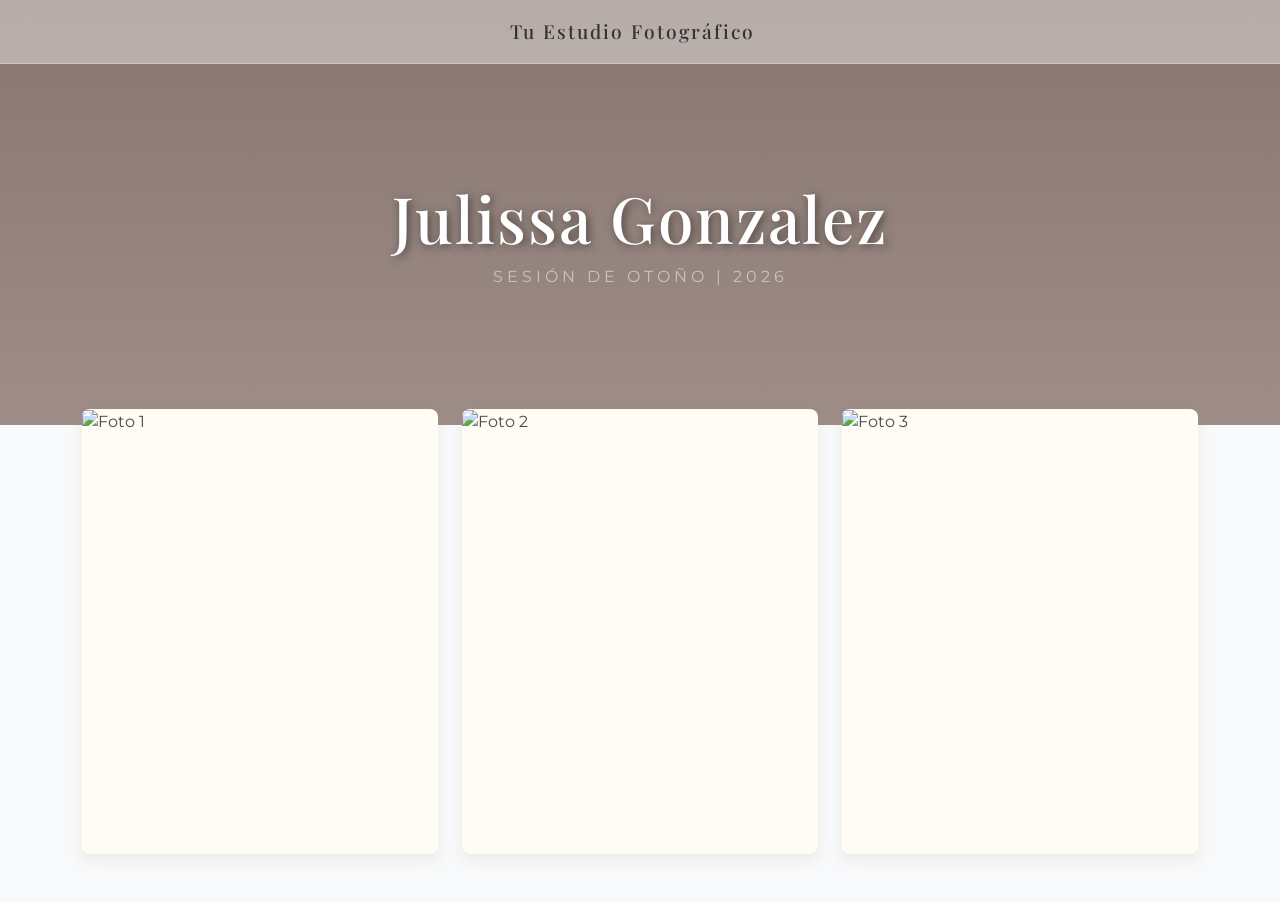
==== index.html @ 1594612b "Update and rename Index.html to index.html" ====
<!DOCTYPE html>
<html lang="es">
<head>
    <meta charset="UTF-8">
    <meta name="viewport" content="width=device-width, initial-scale=1.0">
    <title>Sesión Fotográfica | Cliente</title>
    <link href="https://cdn.jsdelivr.net/npm/bootstrap@5.3.2/dist/css/bootstrap.min.css" rel="stylesheet">
    <link href="https://fonts.googleapis.com/css2?family=Playfair+Display:ital,wght@0,400;0,600&family=Montserrat:wght@300;400&display=swap" rel="stylesheet">
    <link rel="stylesheet" href="style.css">
</head>
<body class="bg-light">

    <nav class="navbar fixed-top glass-nav">
        <div class="container-fluid justify-content-center">
            <span class="navbar-brand mb-0 h1 elegant-brand">Tu Estudio Fotográfico</span>
        </div>
    </nav>

    <header class="text-center autumn-header">
        <h1 class="elegant-title text-white">Julissa Gonzalez</h1>
        <p class="elegant-subtitle text-white-50">Sesión de Otoño | 2026</p>
    </header>

    <main class="container gallery-container mb-5">
        <div class="row g-4">
            <div class="col-12 col-md-6 col-lg-4 reveal">
                <div class="img-wrapper shadow-sm">
                    <img src="https://images.unsplash.com/photo-1511895426328-dc8714191300?ixlib=rb-4.0.3&auto=format&fit=crop&w=800&q=80" alt="Foto 1" class="img-fluid gallery-img">
                    <div class="glass-overlay" data-bs-toggle="modal" data-bs-target="#photoModal">
                        <span>Ampliar Fotografía</span>
                    </div>
                </div>
            </div>
            
            <div class="col-12 col-md-6 col-lg-4 reveal">
                <div class="img-wrapper shadow-sm">
                    <img src="https://images.unsplash.com/photo-1516222338250-863216ce01ea?ixlib=rb-4.0.3&auto=format&fit=crop&w=800&q=80" alt="Foto 2" class="img-fluid gallery-img">
                    <div class="glass-overlay" data-bs-toggle="modal" data-bs-target="#photoModal">
                        <span>Ampliar Fotografía</span>
                    </div>
                </div>
            </div>

            <div class="col-12 col-md-6 col-lg-4 reveal">
                <div class="img-wrapper shadow-sm">
                    <img src="https://images.unsplash.com/photo-1478146896981-b80fe463b330?ixlib=rb-4.0.3&auto=format&fit=crop&w=800&q=80" alt="Foto 3" class="img-fluid gallery-img">
                    <div class="glass-overlay" data-bs-toggle="modal" data-bs-target="#photoModal">
                        <span>Ampliar Fotografía</span>
                    </div>
                </div>
            </div>
        </div>
    </main>

    <div class="modal fade" id="photoModal" tabindex="-1" aria-hidden="true">
        <div class="modal-dialog modal-dialog-centered modal-xl">
            <div class="modal-content bg-transparent border-0">
                <div class="modal-body text-center position-relative">
                    <button type="button" class="btn-close btn-close-white position-absolute top-0 end-0 m-3" data-bs-dismiss="modal" aria-label="Cerrar"></button>
                    <img src="" id="modalImage" class="img-fluid rounded shadow-lg" alt="Vista previa">
                </div>
            </div>
        </div>
    </div>

    <script src="https://cdn.jsdelivr.net/npm/bootstrap@5.3.2/dist/js/bootstrap.bundle.min.js"></script>
    <script src="script.js"></script>
</body>
</html>
---- style.css ----
body {
    font-family: 'Montserrat', sans-serif;
    background-color: #fdfbf7 !important;
    color: #4a4a4a;
}

/* --- HEADER GLASSMORPHISM (Estilo Apple) --- */
.glass-nav {
    background: rgba(255, 255, 255, 0.4);
    backdrop-filter: blur(15px);
    -webkit-backdrop-filter: blur(15px); /* Soporte para Safari */
    border-bottom: 1px solid rgba(255, 255, 255, 0.3);
    padding: 15px 0;
    transition: all 0.3s ease;
}

.elegant-brand {
    font-family: 'Playfair Display', serif;
    color: #333;
    letter-spacing: 2px;
    font-size: 1.2rem;
}

/* --- PORTADA (HERO) --- */
.autumn-header {
    background: linear-gradient(rgba(60, 30, 20, 0.6), rgba(90, 50, 30, 0.4)), url('https://images.unsplash.com/photo-1509660933844-6910e12765a0?ixlib=rb-4.0.3&auto=format&fit=crop&w=1920&q=80');
    background-size: cover;
    background-position: center;
    background-attachment: fixed;
    padding: 180px 20px 120px; /* Más padding arriba por el nav fijo */
}

.elegant-title {
    font-family: 'Playfair Display', serif;
    font-size: 4rem;
    letter-spacing: 2px;
    text-shadow: 2px 2px 10px rgba(0,0,0,0.5);
}

.elegant-subtitle {
    font-weight: 400;
    letter-spacing: 4px;
    text-transform: uppercase;
}

.gallery-container {
    margin-top: -40px; /* Sube la galería un poco sobre el hero */
    position: relative;
    z-index: 10;
}

/* --- EFECTO DESLIZAMIENTO (SCROLL REVEAL) --- */
.reveal {
    opacity: 0;
    transform: translateY(50px);
    transition: all 0.8s cubic-bezier(0.5, 0, 0, 1);
}

.reveal.active {
    opacity: 1;
    transform: translateY(0);
}

/* --- CONTENEDOR DE IMAGEN Y GLASSMORPHISM --- */
.img-wrapper {
    position: relative;
    overflow: hidden;
    border-radius: 8px;
    background-color: #fffcf5;
    aspect-ratio: 4/5;
    box-shadow: 0 5px 15px rgba(90, 50, 30, 0.08) !important;
}

.gallery-img {
    width: 100%;
    height: 100%;
    object-fit: cover;
    transition: transform 0.6s ease;
}

/* Capa Glassmorphism oculta por defecto */
.glass-overlay {
    position: absolute;
    inset: 0; /* Ocupa todo el div */
    background: rgba(255, 255, 255, 0.1); /* Blanco muy transparente */
    backdrop-filter: blur(8px);
    -webkit-backdrop-filter: blur(8px);
    display: flex;
    align-items: center;
    justify-content: center;
    opacity: 0; /* Oculto */
    transition: opacity 0.4s ease;
    cursor: pointer;
    border: 1px solid rgba(255, 255, 255, 0.2);
}

.glass-overlay span {
    color: white;
    font-family: 'Montserrat', sans-serif;
    font-weight: 400;
    letter-spacing: 2px;
    text-transform: uppercase;
    text-shadow: 1px 1px 5px rgba(0,0,0,0.4);
    transform: translateY(20px);
    transition: transform 0.4s ease;
}

/* Animaciones al hacer Hover */
.img-wrapper:hover .gallery-img {
    transform: scale(1.05); /* La foto crece ligeramente atrás */
}

.img-wrapper:hover .glass-overlay {
    opacity: 1; /* Aparece el cristal */
}

.img-wrapper:hover .glass-overlay span {
    transform: translateY(0); /* El texto sube suavemente */
}

/* --- MODAL --- */
.modal-backdrop.show {
    background-color: rgba(40, 25, 15, 0.95) !important;
    opacity: 1 !important;
}

#modalImage {
    max-height: 85vh;
    object-fit: contain;
    border-radius: 4px;
}
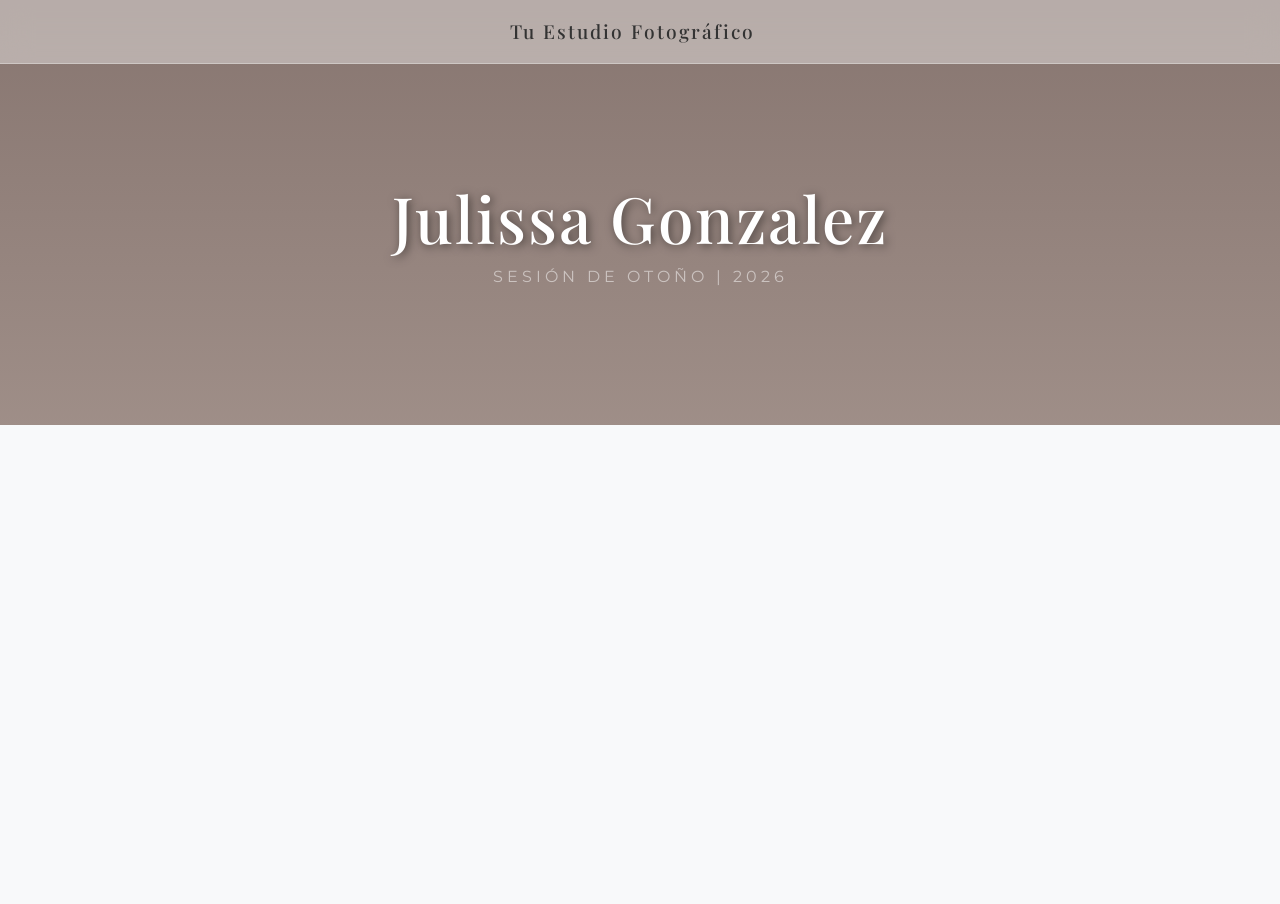
==== commit 75f36cfc: "Update index.html" ====
--- a/index.html
+++ b/index.html
@@ -52,18 +52,29 @@
         </div>
     </main>
 
-    <div class="modal fade" id="photoModal" tabindex="-1" aria-hidden="true">
+<div class="modal fade" id="photoModal" tabindex="-1" aria-hidden="true">
+    
         <div class="modal-dialog modal-dialog-centered modal-xl">
             <div class="modal-content bg-transparent border-0">
                 <div class="modal-body text-center position-relative">
-                    <button type="button" class="btn-close btn-close-white position-absolute top-0 end-0 m-3" data-bs-dismiss="modal" aria-label="Cerrar"></button>
+                    
+                    <button type="button" class="btn-close btn-close-white position-absolute top-0 end-0 m-3 z-3" data-bs-dismiss="modal" aria-label="Cerrar"></button>
+                    
                     <img src="" id="modalImage" class="img-fluid rounded shadow-lg" alt="Vista previa">
+
+                    <button id="prevBtn" class="slider-btn prev-btn">&#10094;</button>
+                    <button id="nextBtn" class="slider-btn next-btn">&#10095;</button>
+                    <div class="d-block mt-4">
+                        <a id="downloadBtn" href="" download="fotografia.jpg" class="download-btn">
+                            <svg width="18" height="18" fill="currentColor" viewBox="0 0 16 16">
+                                <path d="M.5 9.9a.5.5 0 0 1 .5.5v2.5a1 1 0 0 0 1 1h12a1 1 0 0 0 1-1v-2.5a.5.5 0 0 1 1 0v2.5a2 2 0 0 1-2 2H2a2 2 0 0 1-2-2v-2.5a.5.5 0 0 1 .5-.5z"/>
+                                <path d="M7.646 11.854a.5.5 0 0 0 .708 0l3-3a.5.5 0 0 0-.708-.708L8.5 10.293V1.5a.5.5 0 0 0-1 0v8.793L5.354 8.146a.5.5 0 1 0-.708.708l3 3z"/>
+                            </svg>
+                            Descargar Alta Resolución
+                        </a>
+                    </div>
                 </div>
             </div>
         </div>
     </div>
 
-    <script src="https://cdn.jsdelivr.net/npm/bootstrap@5.3.2/dist/js/bootstrap.bundle.min.js"></script>
-    <script src="script.js"></script>
-</body>
-</html>
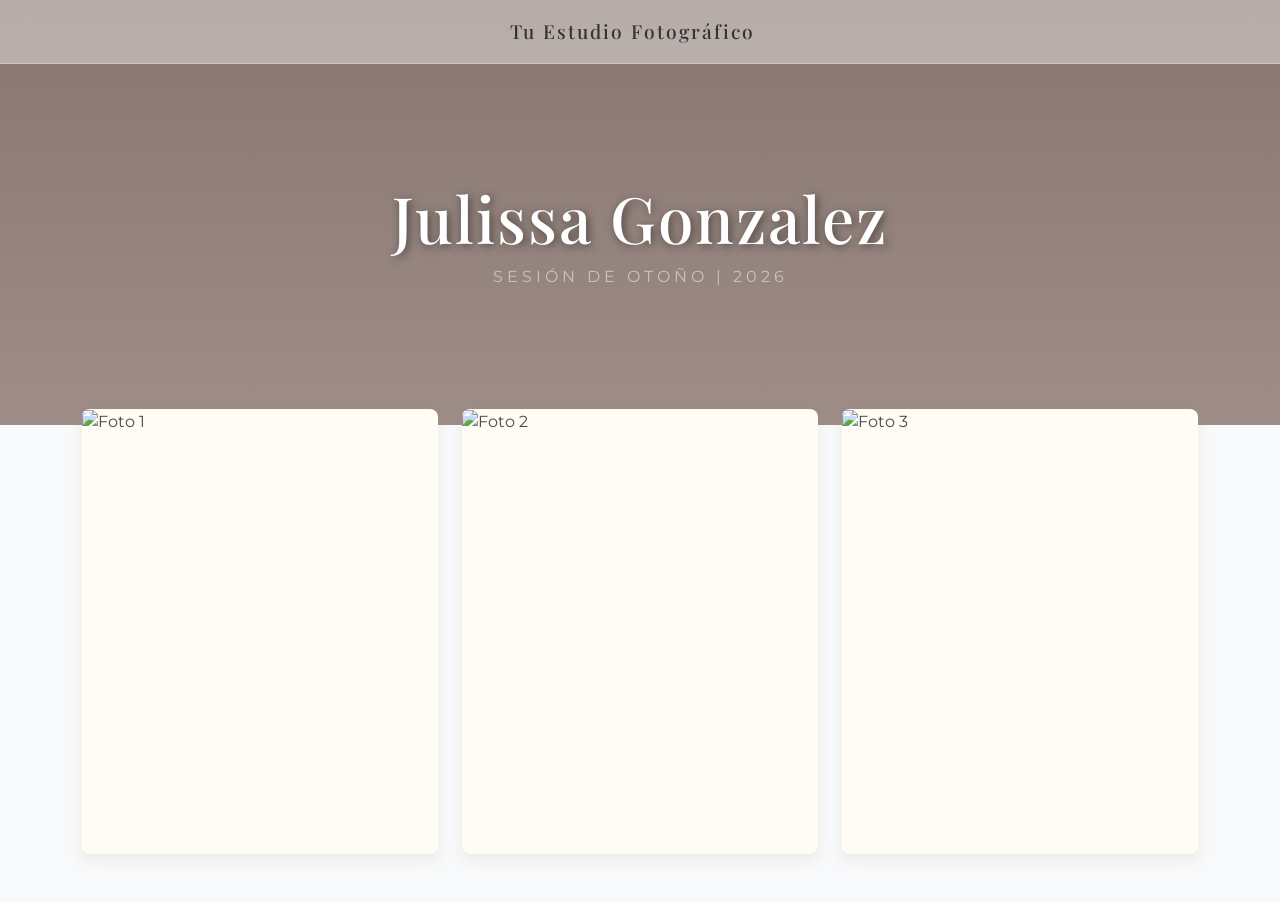
==== commit 86134a4e: "Add files via upload" ====
--- a/index.html
+++ b/index.html
@@ -78,3 +78,7 @@
         </div>
     </div>
 
+    <script src="https://cdn.jsdelivr.net/npm/bootstrap@5.3.2/dist/js/bootstrap.bundle.min.js"></script>
+    <script src="script.js"></script>
+</body>
+</html>
--- a/style.css
+++ b/style.css
@@ -128,4 +128,73 @@
     max-height: 85vh;
     object-fit: contain;
     border-radius: 4px;
+}
+/* --- BOTONES DEL SLIDER EN EL MODAL --- */
+.slider-btn {
+    position: absolute;
+    top: 50%;
+    transform: translateY(-50%);
+    background: rgba(255, 255, 255, 0.1); /* Muy transparente */
+    backdrop-filter: blur(8px);
+    -webkit-backdrop-filter: blur(8px);
+    color: white;
+    border: 1px solid rgba(255, 255, 255, 0.3);
+    font-size: 2rem;
+    width: 60px;
+    height: 60px;
+    border-radius: 50%; /* Botones completamente redondos */
+    cursor: pointer;
+    z-index: 1055;
+    transition: all 0.3s ease;
+    display: flex;
+    align-items: center;
+    justify-content: center;
+}
+
+.slider-btn:hover {
+    background: rgba(255, 255, 255, 0.4);
+    transform: translateY(-50%) scale(1.1); /* Crece un poquito al pasar el mouse */
+}
+
+/* Posicionamiento a los lados */
+.prev-btn {
+    left: 2%;
+}
+
+.next-btn {
+    right: 2%;
+}
+
+/* En celulares, hacemos los botones un poco más pequeños */
+@media (max-width: 768px) {
+    .slider-btn {
+        width: 45px;
+        height: 45px;
+        font-size: 1.5rem;
+    }
+}
+/* --- BOTÓN DE DESCARGA EN EL MODAL --- */
+.download-btn {
+    display: inline-flex;
+    align-items: center;
+    gap: 10px;
+    background: rgba(255, 255, 255, 0.15);
+    backdrop-filter: blur(10px);
+    -webkit-backdrop-filter: blur(10px);
+    color: #ffffff;
+    border: 1px solid rgba(255, 255, 255, 0.4);
+    padding: 12px 30px;
+    border-radius: 50px; /* Forma de píldora */
+    text-decoration: none; /* Quita la línea debajo del enlace */
+    font-size: 0.95rem;
+    letter-spacing: 1px;
+    text-transform: uppercase;
+    transition: all 0.3s ease;
+    box-shadow: 0 4px 15px rgba(0, 0, 0, 0.2);
+}
+
+.download-btn:hover {
+    background: rgba(255, 255, 255, 0.8);
+    color: #1a1a1a; /* Texto oscuro al hacer hover para contrastar */
+    transform: translateY(-2px); /* Se eleva un poquito */
 }
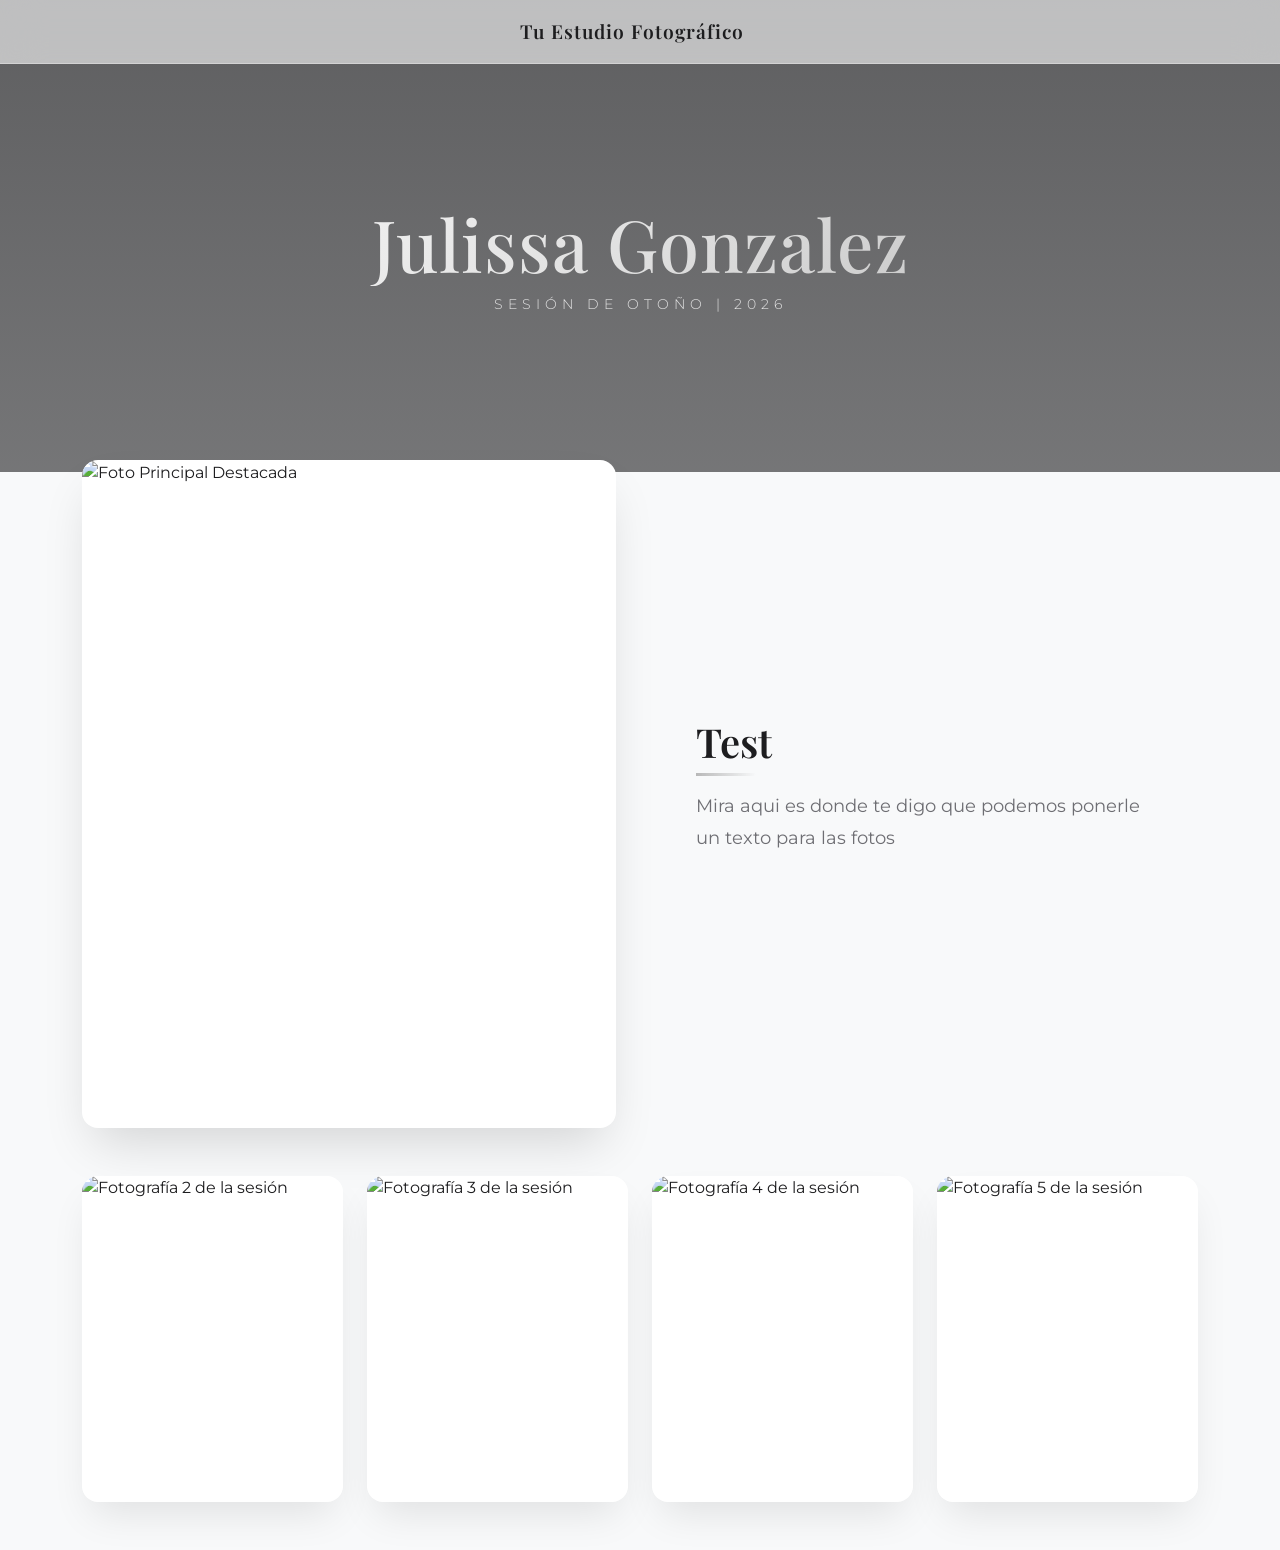
==== commit 4dda0d73: "Add files via upload" ====
--- a/index.html
+++ b/index.html
@@ -21,35 +21,12 @@
         <p class="elegant-subtitle text-white-50">Sesión de Otoño | 2026</p>
     </header>
 
-    <main class="container gallery-container mb-5">
-        <div class="row g-4">
-            <div class="col-12 col-md-6 col-lg-4 reveal">
-                <div class="img-wrapper shadow-sm">
-                    <img src="https://images.unsplash.com/photo-1511895426328-dc8714191300?ixlib=rb-4.0.3&auto=format&fit=crop&w=800&q=80" alt="Foto 1" class="img-fluid gallery-img">
-                    <div class="glass-overlay" data-bs-toggle="modal" data-bs-target="#photoModal">
-                        <span>Ampliar Fotografía</span>
-                    </div>
-                </div>
-            </div>
-            
-            <div class="col-12 col-md-6 col-lg-4 reveal">
-                <div class="img-wrapper shadow-sm">
-                    <img src="https://images.unsplash.com/photo-1516222338250-863216ce01ea?ixlib=rb-4.0.3&auto=format&fit=crop&w=800&q=80" alt="Foto 2" class="img-fluid gallery-img">
-                    <div class="glass-overlay" data-bs-toggle="modal" data-bs-target="#photoModal">
-                        <span>Ampliar Fotografía</span>
-                    </div>
-                </div>
-            </div>
+<main class="container gallery-container mb-5">
+        
+        <div id="featureContainer" class="mb-5"></div>
 
-            <div class="col-12 col-md-6 col-lg-4 reveal">
-                <div class="img-wrapper shadow-sm">
-                    <img src="https://images.unsplash.com/photo-1478146896981-b80fe463b330?ixlib=rb-4.0.3&auto=format&fit=crop&w=800&q=80" alt="Foto 3" class="img-fluid gallery-img">
-                    <div class="glass-overlay" data-bs-toggle="modal" data-bs-target="#photoModal">
-                        <span>Ampliar Fotografía</span>
-                    </div>
-                </div>
-            </div>
-        </div>
+        <div class="row g-4" id="gridContainer"></div>
+
     </main>
 
 <div class="modal fade" id="photoModal" tabindex="-1" aria-hidden="true">
--- a/style.css
+++ b/style.css
@@ -1,14 +1,16 @@
 body {
     font-family: 'Montserrat', sans-serif;
-    background-color: #fdfbf7 !important;
-    color: #4a4a4a;
-}
-
-/* --- HEADER GLASSMORPHISM (Estilo Apple) --- */
+    /* El clásico color de fondo de Apple: un gris extra claro y limpio */
+    background-color: #f5f5f7 !important; 
+    color: #1d1d1f;
+}
+
+/* --- HEADER GLASSMORPHISM (Estilo Apple Avanzado) --- */
 .glass-nav {
-    background: rgba(255, 255, 255, 0.4);
-    backdrop-filter: blur(15px);
-    -webkit-backdrop-filter: blur(15px); /* Soporte para Safari */
+    background: rgba(255, 255, 255, 0.6);
+    /* Saturate hace que los colores detrás del cristal se vean más vivos, muy Apple */
+    backdrop-filter: blur(20px) saturate(180%);
+    -webkit-backdrop-filter: blur(20px) saturate(180%);
     border-bottom: 1px solid rgba(255, 255, 255, 0.3);
     padding: 15px 0;
     transition: all 0.3s ease;
@@ -16,185 +18,308 @@
 
 .elegant-brand {
     font-family: 'Playfair Display', serif;
-    color: #333;
-    letter-spacing: 2px;
+    color: #1d1d1f;
+    letter-spacing: 1px;
     font-size: 1.2rem;
+    font-weight: 600;
 }
 
 /* --- PORTADA (HERO) --- */
 .autumn-header {
-    background: linear-gradient(rgba(60, 30, 20, 0.6), rgba(90, 50, 30, 0.4)), url('https://images.unsplash.com/photo-1509660933844-6910e12765a0?ixlib=rb-4.0.3&auto=format&fit=crop&w=1920&q=80');
+    background: linear-gradient(rgba(29, 29, 31, 0.7), rgba(29, 29, 31, 0.5)), url('https://images.unsplash.com/photo-1509660933844-6910e12765a0?ixlib=rb-4.0.3&auto=format&fit=crop&w=1920&q=80');
     background-size: cover;
     background-position: center;
     background-attachment: fixed;
-    padding: 180px 20px 120px; /* Más padding arriba por el nav fijo */
+    padding: 200px 20px 140px;
+    position: relative;
+    overflow: hidden;
+}
+
+/* Animación de entrada fluida */
+@keyframes fadeUp {
+    0% {
+        opacity: 0;
+        transform: translateY(30px);
+    }
+    100% {
+        opacity: 1;
+        transform: translateY(0);
+    }
 }
 
 .elegant-title {
     font-family: 'Playfair Display', serif;
-    font-size: 4rem;
-    letter-spacing: 2px;
-    text-shadow: 2px 2px 10px rgba(0,0,0,0.5);
+    font-size: 4.5rem;
+    letter-spacing: 1px;
+    /* Efecto de texto con degradado premium metálico/blanco */
+    background: linear-gradient(135deg, #ffffff 0%, #e0e0e0 50%, #b8b8b8 100%);
+-webkit-background-clip: text;
+background: linear-gradient(135deg, #ffffff 0%, #e0e0e0 50%, #b8b8b8 100%);
+    -webkit-background-clip: text; /* Para Safari, Chrome y Edge */
+    background-clip: text; /* La propiedad estándar obligatoria para que el editor no marque error */
+    -webkit-text-fill-color: transparent; /* Vuelve la letra transparente para ver el fondo */
+    -webkit-text-fill-color: transparent;
+    opacity: 0; /* Inicia oculto para la animación */
+    animation: fadeUp 1.2s cubic-bezier(0.2, 0.8, 0.2, 1) forwards;
+    animation-delay: 0.2s; /* Pequeño retraso para que se vea intencional */
 }
 
 .elegant-subtitle {
-    font-weight: 400;
-    letter-spacing: 4px;
+    font-weight: 300;
+    letter-spacing: 5px;
     text-transform: uppercase;
+    font-size: 0.9rem;
+    color: rgba(255, 255, 255, 0.8) !important;
+    opacity: 0;
+    animation: fadeUp 1.2s cubic-bezier(0.2, 0.8, 0.2, 1) forwards;
+    animation-delay: 0.5s; /* Entra después del título principal */
 }
 
 .gallery-container {
-    margin-top: -40px; /* Sube la galería un poco sobre el hero */
+    margin-top: -60px; /* Sube un poco más para romper la línea del hero */
     position: relative;
     z-index: 10;
 }
 
-/* --- EFECTO DESLIZAMIENTO (SCROLL REVEAL) --- */
+/* --- EFECTO DESLIZAMIENTO --- */
 .reveal {
     opacity: 0;
-    transform: translateY(50px);
-    transition: all 0.8s cubic-bezier(0.5, 0, 0, 1);
+    transform: translateY(40px) scale(0.98); /* Ligero efecto de escala */
+    transition: all 1s cubic-bezier(0.2, 0.8, 0.2, 1); /* Curva de animación más suave */
 }
 
 .reveal.active {
     opacity: 1;
-    transform: translateY(0);
+    transform: translateY(0) scale(1);
 }
 
 /* --- CONTENEDOR DE IMAGEN Y GLASSMORPHISM --- */
 .img-wrapper {
     position: relative;
     overflow: hidden;
-    border-radius: 8px;
-    background-color: #fffcf5;
+    border-radius: 16px; /* Bordes más redondeados estilo iOS */
+    background-color: #ffffff;
     aspect-ratio: 4/5;
-    box-shadow: 0 5px 15px rgba(90, 50, 30, 0.08) !important;
+    /* Sombra difusa y profunda, típica del diseño de Apple */
+    box-shadow: 0 20px 40px -10px rgba(0, 0, 0, 0.1) !important;
+    transition: transform 0.4s ease, box-shadow 0.4s ease;
+}
+
+.img-wrapper:hover {
+    transform: translateY(-5px); /* Se eleva toda la tarjeta */
+    box-shadow: 0 30px 50px -15px rgba(0, 0, 0, 0.15) !important;
 }
 
 .gallery-img {
     width: 100%;
     height: 100%;
     object-fit: cover;
-    transition: transform 0.6s ease;
-}
-
-/* Capa Glassmorphism oculta por defecto */
+    transition: transform 0.8s cubic-bezier(0.2, 0.8, 0.2, 1);
+}
+
 .glass-overlay {
     position: absolute;
-    inset: 0; /* Ocupa todo el div */
-    background: rgba(255, 255, 255, 0.1); /* Blanco muy transparente */
-    backdrop-filter: blur(8px);
-    -webkit-backdrop-filter: blur(8px);
+    inset: 0;
+    background: rgba(29, 29, 31, 0.2); /* Oscurece un poco en lugar de blanquear */
+    backdrop-filter: blur(5px);
+    -webkit-backdrop-filter: blur(5px);
     display: flex;
     align-items: center;
     justify-content: center;
-    opacity: 0; /* Oculto */
-    transition: opacity 0.4s ease;
+    opacity: 0;
+    transition: opacity 0.5s ease;
     cursor: pointer;
-    border: 1px solid rgba(255, 255, 255, 0.2);
 }
 
 .glass-overlay span {
-    color: white;
-    font-family: 'Montserrat', sans-serif;
-    font-weight: 400;
-    letter-spacing: 2px;
+    background: rgba(255, 255, 255, 0.8);
+    color: #1d1d1f;
+    backdrop-filter: blur(10px);
+    -webkit-backdrop-filter: blur(10px);
+    padding: 12px 24px;
+    border-radius: 30px; /* Botón en forma de píldora */
+    font-size: 0.85rem;
+    font-weight: 600;
+    letter-spacing: 1px;
     text-transform: uppercase;
-    text-shadow: 1px 1px 5px rgba(0,0,0,0.4);
-    transform: translateY(20px);
-    transition: transform 0.4s ease;
-}
-
-/* Animaciones al hacer Hover */
+    transform: translateY(20px) scale(0.95);
+    transition: all 0.5s cubic-bezier(0.2, 0.8, 0.2, 1);
+    box-shadow: 0 10px 20px rgba(0,0,0,0.1);
+}
+
 .img-wrapper:hover .gallery-img {
-    transform: scale(1.05); /* La foto crece ligeramente atrás */
+    transform: scale(1.08);
 }
 
 .img-wrapper:hover .glass-overlay {
-    opacity: 1; /* Aparece el cristal */
+    opacity: 1;
 }
 
 .img-wrapper:hover .glass-overlay span {
-    transform: translateY(0); /* El texto sube suavemente */
+    transform: translateY(0) scale(1);
 }
 
 /* --- MODAL --- */
 .modal-backdrop.show {
-    background-color: rgba(40, 25, 15, 0.95) !important;
+    background-color: rgba(29, 29, 31, 0.9) !important;
+    backdrop-filter: blur(10px);
+    -webkit-backdrop-filter: blur(10px);
     opacity: 1 !important;
 }
 
 #modalImage {
     max-height: 85vh;
     object-fit: contain;
-    border-radius: 4px;
-}
-/* --- BOTONES DEL SLIDER EN EL MODAL --- */
+    border-radius: 8px;
+    box-shadow: 0 30px 60px rgba(0,0,0,0.4);
+}
+
+/* El resto de tu CSS para los botones del modal y el de descarga se mantiene igual */
+/* --- AJUSTES DE LA CUADRÍCULA (Grid) --- */
+/* En pantallas muy grandes (Apple Pro Display, iMacs), permitimos 4 columnas. 
+   En laptops normales (lg) mantenemos 3 o 4 según prefieras. Aquí fuerzo 4 en 'lg' */
+@media (min-width: 992px) {
+    .col-lg-3 {
+        flex: 0 0 auto;
+        width: 25%;
+    }
+}
+
+/* --- ESTILOS DE LA SECCIÓN DESTACADA (Feature Section) --- */
+
+/* Contenedor del texto al lado de la foto principal */
+.feature-text-container {
+    padding: 2rem;
+    display: flex;
+    flex-direction: column;
+    justify-content: center; /* Centra el texto verticalmente */
+    height: 100%;
+}
+
+.feature-title {
+    font-family: 'Playfair Display', serif;
+    font-size: 2.5rem;
+    font-weight: 600;
+    color: #1d1d1f;
+    margin-bottom: 1.5rem;
+    /* Un subrayado sutil y elegante */
+    position: relative;
+}
+
+.feature-title::after {
+    content: '';
+    position: absolute;
+    left: 0;
+    bottom: -10px;
+    width: 60px;
+    height: 3px;
+    background: linear-gradient(90deg, #b8b8b8, transparent); /* Degradado metálico sutil */
+}
+
+.feature-description {
+    font-size: 1.1rem;
+    line-height: 1.8;
+    color: #6e6e73; /* El gris clásico de texto secundario de Apple */
+    font-weight: 400;
+}
+
+/* Un wrapper especial para la imagen destacada, quizás un poco más grande */
+.feature-img-wrapper.img-wrapper {
+     /* Sombra un poco más pronunciada para la imagen principal */
+    box-shadow: 0 25px 50px -12px rgba(0, 0, 0, 0.15) !important;
+    /* Opcional: si quieres que la primera foto sea más apaisada (landscape) */
+    /* aspect-ratio: 16/9; */ 
+}
+/* =========================================
+   ESTILOS DEL MODAL Y BOTONES (ESTILO APPLE)
+   ========================================= */
+
+/* --- BOTONES DEL SLIDER (Flechas) --- */
 .slider-btn {
     position: absolute;
     top: 50%;
     transform: translateY(-50%);
-    background: rgba(255, 255, 255, 0.1); /* Muy transparente */
-    backdrop-filter: blur(8px);
-    -webkit-backdrop-filter: blur(8px);
+    /* Efecto cristal (Glassmorphism) */
+    background: rgba(255, 255, 255, 0.15); 
+    backdrop-filter: blur(12px);
+    -webkit-backdrop-filter: blur(12px);
     color: white;
-    border: 1px solid rgba(255, 255, 255, 0.3);
-    font-size: 2rem;
-    width: 60px;
-    height: 60px;
-    border-radius: 50%; /* Botones completamente redondos */
+    border: 1px solid rgba(255, 255, 255, 0.2);
+    font-size: 1.5rem;
+    width: 56px;
+    height: 56px;
+    border-radius: 50%; /* Perfectamente redondos */
     cursor: pointer;
     z-index: 1055;
-    transition: all 0.3s ease;
+    transition: all 0.4s cubic-bezier(0.2, 0.8, 0.2, 1);
     display: flex;
     align-items: center;
     justify-content: center;
+    box-shadow: 0 8px 24px rgba(0, 0, 0, 0.2);
 }
 
 .slider-btn:hover {
-    background: rgba(255, 255, 255, 0.4);
-    transform: translateY(-50%) scale(1.1); /* Crece un poquito al pasar el mouse */
-}
-
-/* Posicionamiento a los lados */
+    background: rgba(255, 255, 255, 0.3);
+    transform: translateY(-50%) scale(1.08); /* Crece un poco suavemente */
+    border: 1px solid rgba(255, 255, 255, 0.4);
+}
+
 .prev-btn {
-    left: 2%;
+    left: 4%;
 }
 
 .next-btn {
-    right: 2%;
-}
-
-/* En celulares, hacemos los botones un poco más pequeños */
+    right: 4%;
+}
+
+/* Ajuste para celulares (botones más pequeños) */
 @media (max-width: 768px) {
     .slider-btn {
-        width: 45px;
-        height: 45px;
-        font-size: 1.5rem;
+        width: 44px;
+        height: 44px;
+        font-size: 1.2rem;
     }
-}
-/* --- BOTÓN DE DESCARGA EN EL MODAL --- */
+    .prev-btn { left: 2%; }
+    .next-btn { right: 2%; }
+}
+
+/* --- BOTÓN DE DESCARGA --- */
 .download-btn {
     display: inline-flex;
     align-items: center;
     gap: 10px;
-    background: rgba(255, 255, 255, 0.15);
-    backdrop-filter: blur(10px);
-    -webkit-backdrop-filter: blur(10px);
+    /* Efecto cristal oscuro elegante */
+    background: rgba(255, 255, 255, 0.1);
+    backdrop-filter: blur(15px);
+    -webkit-backdrop-filter: blur(15px);
     color: #ffffff;
-    border: 1px solid rgba(255, 255, 255, 0.4);
-    padding: 12px 30px;
-    border-radius: 50px; /* Forma de píldora */
-    text-decoration: none; /* Quita la línea debajo del enlace */
-    font-size: 0.95rem;
+    border: 1px solid rgba(255, 255, 255, 0.3);
+    padding: 14px 32px;
+    border-radius: 40px; /* Forma de píldora */
+    text-decoration: none;
+    font-size: 0.9rem;
+    font-weight: 500;
     letter-spacing: 1px;
-    text-transform: uppercase;
-    transition: all 0.3s ease;
-    box-shadow: 0 4px 15px rgba(0, 0, 0, 0.2);
-}
-
+    transition: all 0.4s cubic-bezier(0.2, 0.8, 0.2, 1);
+    box-shadow: 0 10px 30px rgba(0, 0, 0, 0.2);
+}
+
+/* Efecto Inverso al pasar el mouse (Estilo muy común en iOS) */
 .download-btn:hover {
-    background: rgba(255, 255, 255, 0.8);
-    color: #1a1a1a; /* Texto oscuro al hacer hover para contrastar */
-    transform: translateY(-2px); /* Se eleva un poquito */
+    background: #ffffff;
+    color: #1d1d1f; /* Letra oscura */
+    transform: translateY(-3px);
+    box-shadow: 0 15px 35px rgba(255, 255, 255, 0.2);
+}
+
+/* Ajuste del botón de cerrar nativo de Bootstrap para que combine */
+.btn-close-white {
+    filter: invert(1) grayscale(100%) brightness(200%);
+    opacity: 0.8;
+    transition: opacity 0.3s ease, transform 0.3s ease;
+}
+
+.btn-close-white:hover {
+    opacity: 1;
+    transform: scale(1.1);
 }
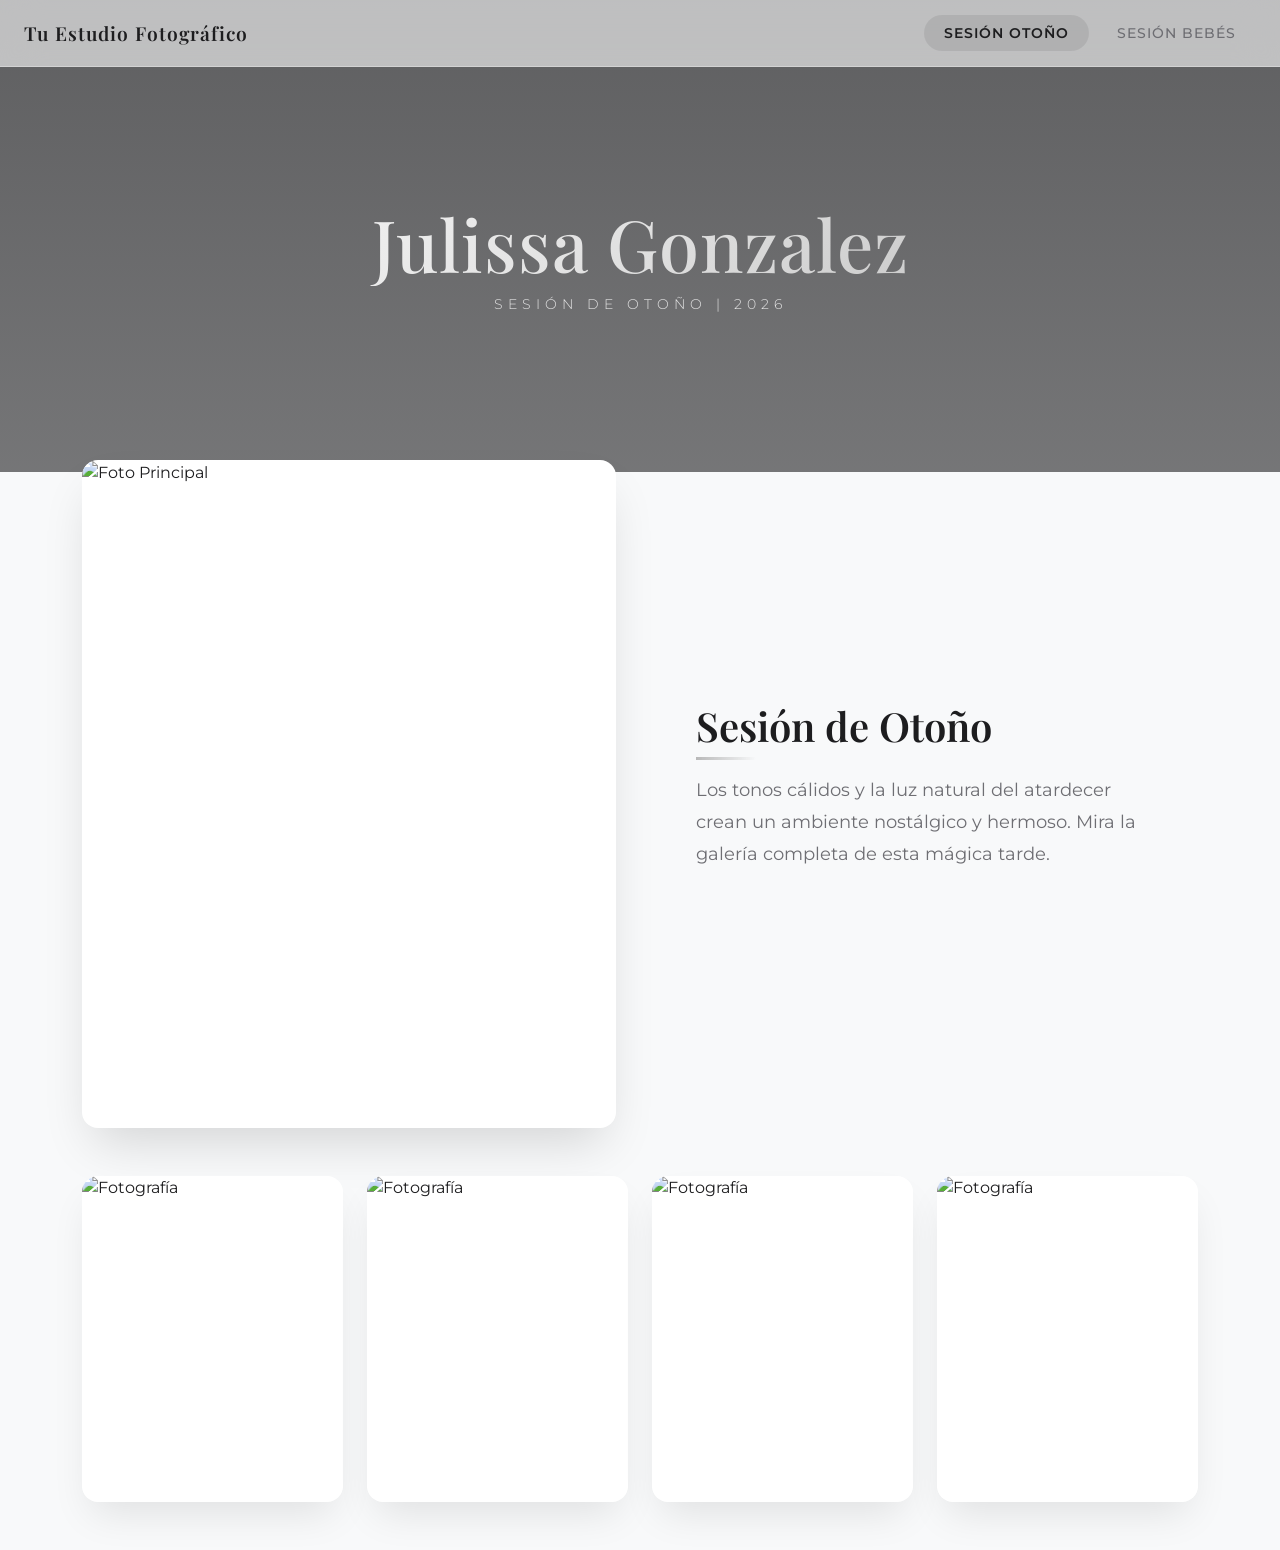
==== commit a3b953f7: "Add files via upload" ====
--- a/index.html
+++ b/index.html
@@ -10,15 +10,30 @@
 </head>
 <body class="bg-light">
 
-    <nav class="navbar fixed-top glass-nav">
-        <div class="container-fluid justify-content-center">
+<nav class="navbar navbar-expand-md fixed-top glass-nav">
+        <div class="container-fluid px-4">
             <span class="navbar-brand mb-0 h1 elegant-brand">Tu Estudio Fotográfico</span>
+            
+            <button class="navbar-toggler border-0 shadow-none" type="button" data-bs-toggle="collapse" data-bs-target="#navbarNav" aria-controls="navbarNav" aria-expanded="false" aria-label="Toggle navigation">
+                <span class="navbar-toggler-icon"></span>
+            </button>
+
+            <div class="collapse navbar-collapse justify-content-end" id="navbarNav">
+                <ul class="navbar-nav gap-2 mt-3 mt-md-0 align-items-center">
+                    <li class="nav-item">
+                        <a class="nav-link nav-session-btn active" href="#" data-session="otono">Sesión Otoño</a>
+                    </li>
+                    <li class="nav-item">
+                        <a class="nav-link nav-session-btn" href="#" data-session="bebes">Sesión Bebés</a>
+                    </li>
+                </ul>
+            </div>
         </div>
     </nav>
 
-    <header class="text-center autumn-header">
+    <header class="text-center autumn-header" id="mainHeader">
         <h1 class="elegant-title text-white">Julissa Gonzalez</h1>
-        <p class="elegant-subtitle text-white-50">Sesión de Otoño | 2026</p>
+        <p class="elegant-subtitle text-white-50" id="headerSubtitle">Sesión de Otoño | 2026</p>
     </header>
 
 <main class="container gallery-container mb-5">
--- a/style.css
+++ b/style.css
@@ -322,4 +322,32 @@
 .btn-close-white:hover {
     opacity: 1;
     transform: scale(1.1);
+}
+/* --- ENLACES DE LA BARRA DE NAVEGACIÓN (TABS) --- */
+.nav-session-btn {
+    font-size: 0.85rem;
+    font-weight: 500;
+    color: #6e6e73 !important; /* Gris clásico */
+    text-transform: uppercase;
+    letter-spacing: 1px;
+    padding: 8px 20px !important;
+    border-radius: 20px; /* Bordes redondeados tipo píldora */
+    transition: all 0.3s cubic-bezier(0.2, 0.8, 0.2, 1);
+}
+
+.nav-session-btn:hover {
+    color: #1d1d1f !important;
+    background: rgba(0, 0, 0, 0.04);
+}
+
+/* Estado Activo en el Navbar (El que está seleccionado) */
+.nav-session-btn.active {
+    color: #1d1d1f !important;
+    background: rgba(0, 0, 0, 0.08);
+    font-weight: 600;
+}
+
+/* Evitar bordes feos al hacer clic en móvil */
+.navbar-toggler:focus {
+    box-shadow: none;
 }
